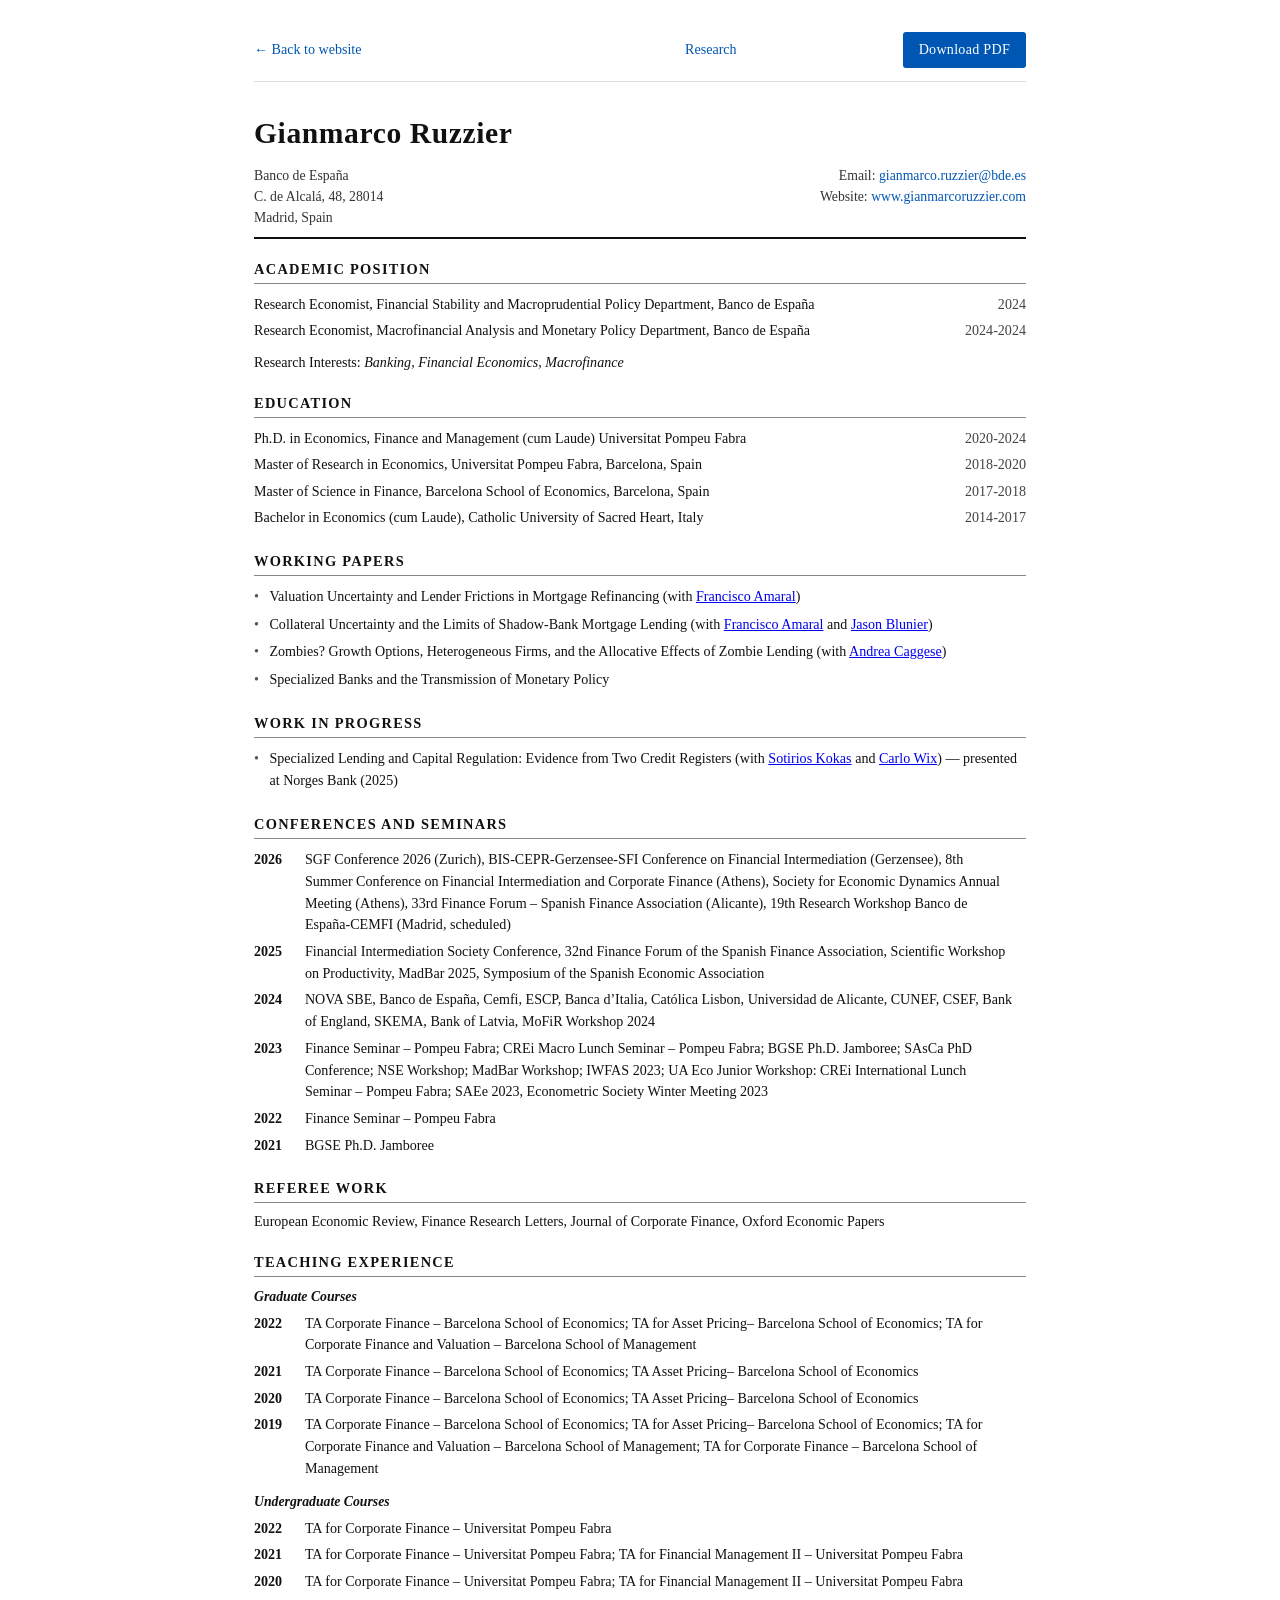
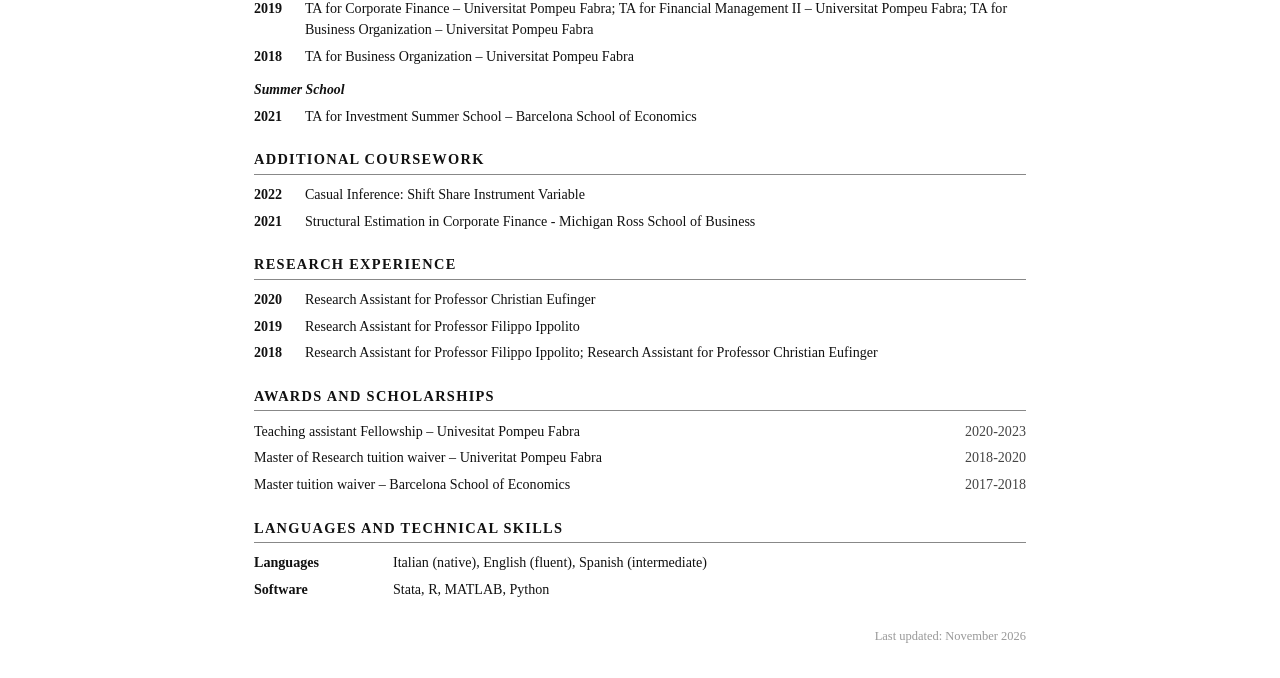
==== cv.html @ 656ec878 "Remove Word CV download, keep PDF only An editable .docx CV invites tampering by anyone who download" ====
<!DOCTYPE html>
<html lang="en">
<head>
  <meta charset="UTF-8" />
  <meta name="viewport" content="width=device-width, initial-scale=1.0" />
  <title>CV &ndash; Gianmarco Ruzzier</title>
  <style>
    *, *::before, *::after { box-sizing: border-box; margin: 0; padding: 0; }

    body {
      font-family: Georgia, serif;
      font-size: 15px;
      line-height: 1.55;
      color: #111;
      max-width: 820px;
      margin: 0 auto;
      padding: 2rem 1.5rem;
    }

    /* Toolbar (hidden when printing) */
    .toolbar {
      display: flex;
      justify-content: space-between;
      align-items: center;
      margin-bottom: 1.8rem;
      padding-bottom: 0.8rem;
      border-bottom: 1px solid #ddd;
    }
    .toolbar a { color: #0056b3; text-decoration: none; font-size: 0.88rem; }
    .toolbar a:hover { text-decoration: underline; }
    .btn-pdf {
      display: inline-block;
      background: #0056b3;
      color: #fff !important;
      text-decoration: none !important;
      border: none;
      padding: 0.45rem 1rem;
      font-size: 0.85rem;
      font-family: Georgia, serif;
      cursor: pointer;
      border-radius: 3px;
      letter-spacing: 0.02em;
      margin-left: 0.5rem;
    }
    .btn-pdf:hover { background: #003d80; }

    /* Header */
    .cv-name {
      font-size: 1.85rem;
      font-weight: bold;
      letter-spacing: 0.02em;
      margin-bottom: 0.5rem;
    }
    .cv-header {
      display: flex;
      justify-content: space-between;
      align-items: flex-start;
      border-bottom: 2px solid #111;
      padding-bottom: 0.55rem;
      margin-bottom: 0.2rem;
    }
    .cv-addr, .cv-info { font-size: 0.86rem; color: #333; line-height: 1.55; }
    .cv-info { text-align: right; }
    .cv-info a, .cv-addr a { color: #0056b3; text-decoration: none; }
    .cv-info a:hover { text-decoration: underline; }

    /* Sections */
    .cv-section { margin-top: 1.15rem; }
    .section-title {
      font-size: 0.9rem;
      font-weight: bold;
      text-transform: uppercase;
      letter-spacing: 0.09em;
      border-bottom: 1px solid #888;
      padding-bottom: 0.18rem;
      margin-bottom: 0.45rem;
    }
    .subsection-title {
      font-size: 0.86rem;
      font-style: italic;
      font-weight: bold;
      margin: 0.55rem 0 0.2rem;
    }

    /* Entry tables */
    table.entries {
      width: 100%;
      border-collapse: collapse;
    }
    table.entries td {
      vertical-align: top;
      padding: 0.15rem 0;
      font-size: 0.88rem;
    }
    table.entries td.desc  { width: 85%; padding-right: 0.8rem; }
    table.entries td.year  { width: 15%; text-align: right; white-space: nowrap; color: #444; }
    table.entries td.yr    { width: 6%;  font-weight: bold; white-space: nowrap; padding-right: 0.8rem; }
    table.entries td.lbl   { width: 18%; font-weight: bold; padding-right: 0.8rem; }

    /* Research interests */
    .ri { font-size: 0.88rem; margin-top: 0.45rem; }
    .ri em { font-style: italic; }

    /* Working papers */
    .papers { list-style: none; padding: 0; }
    .papers li {
      font-size: 0.88rem;
      padding: 0.18rem 0 0.18rem 1.1em;
      position: relative;
    }
    .papers li::before { content: "\2022"; position: absolute; left: 0; color: #555; }

    .update-note { font-size: 0.78rem; color: #999; margin-top: 1.5rem; text-align: right; }

    @media print {
      .toolbar { display: none !important; }
      body { padding: 0; font-size: 12.5px; max-width: 100%; }
      .cv-name { font-size: 1.5rem; }
      a { color: #111 !important; text-decoration: none !important; }
      @page { margin: 1.8cm 2.2cm; }
    }
  </style>
</head>
<body>

<div class="toolbar">
  <a href="index.html">&larr; Back to website</a>&nbsp;&nbsp;<a href="research.html">Research</a>
  <a class="btn-pdf" href="assets/pdf/cv.pdf" target="_blank">Download PDF</a>
</div>

<div class="cv">

  <div class="cv-name">Gianmarco Ruzzier</div>
  <div class="cv-header">
    <div class="cv-addr">Banco de España<br>C. de Alcalá, 48, 28014 <br>Madrid, Spain</div>
    <div class="cv-info">
      Email: <a href="mailto:gianmarco.ruzzier@bde.es">gianmarco.ruzzier@bde.es</a><br>
      Website: <a href="https://www.gianmarcoruzzier.com" target="_blank">www.gianmarcoruzzier.com</a>
    </div>
  </div>

  <div class="cv-section">
    <div class="section-title">Academic Position</div>
    <table class="entries">
      <tr><td class="desc">Research Economist, Financial Stability and Macroprudential Policy Department, Banco de España</td><td class="year">2024</td></tr>
      <tr><td class="desc">Research Economist, Macrofinancial Analysis and Monetary Policy Department, Banco de España</td><td class="year">2024-2024</td></tr>
    </table>
    <p class="ri">Research Interests: <em>Banking, Financial Economics, Macrofinance</em></p>
  </div>

  <div class="cv-section">
    <div class="section-title">Education</div>
    <table class="entries">
      <tr><td class="desc">Ph.D. in Economics, Finance and Management (cum Laude) Universitat Pompeu Fabra</td><td class="year">2020-2024</td></tr>
      <tr><td class="desc">Master of Research in Economics, Universitat Pompeu Fabra, Barcelona, Spain</td><td class="year">2018-2020</td></tr>
      <tr><td class="desc">Master of Science in Finance, Barcelona School of Economics, Barcelona, Spain</td><td class="year">2017-2018</td></tr>
      <tr><td class="desc">Bachelor in Economics (cum Laude), Catholic University of Sacred Heart, Italy</td><td class="year">2014-2017</td></tr>
    </table>
  </div>

  <div class="cv-section">
    <div class="section-title">Working Papers</div>
    <ul class="papers">
      <li>Valuation Uncertainty and Lender Frictions in Mortgage Refinancing (with <a href="https://franciscoamaral.net/">Francisco Amaral</a>)</li>
      <li>Collateral Uncertainty and the Limits of Shadow-Bank Mortgage Lending (with <a href="https://franciscoamaral.net/">Francisco Amaral</a> and <a href="https://www.df.uzh.ch/en/people/phd-candidates/jason-blunier.html">Jason Blunier</a>)</li>
      <li>Zombies? Growth Options, Heterogeneous Firms, and the Allocative Effects of Zombie Lending (with <a href="https://andreacaggese.weebly.com/">Andrea Caggese</a>)</li>
      <li>Specialized Banks and the Transmission of Monetary Policy</li>
    </ul>
  </div>

  <div class="cv-section">
    <div class="section-title">Work in Progress</div>
    <ul class="papers">
      <li>Specialized Lending and Capital Regulation: Evidence from Two Credit Registers (with <a href="https://sites.google.com/site/sotirioskokas/">Sotirios Kokas</a> and <a href="https://sites.google.com/site/carlowix/home">Carlo Wix</a>) &mdash; presented at Norges Bank (2025)</li>
    </ul>
  </div>

  <div class="cv-section">
    <div class="section-title">Conferences and Seminars</div>
    <table class="entries">
      <tr><td class="yr">2026</td><td class="desc">SGF Conference 2026 (Zurich), BIS-CEPR-Gerzensee-SFI Conference on Financial Intermediation (Gerzensee), 8th Summer Conference on Financial Intermediation and Corporate Finance (Athens), Society for Economic Dynamics Annual Meeting (Athens), 33rd Finance Forum &ndash; Spanish Finance Association (Alicante), 19th Research Workshop Banco de Espa&ntilde;a-CEMFI (Madrid, scheduled)</td></tr>
      <tr><td class="yr">2025</td><td class="desc">Financial Intermediation Society Conference, 32nd Finance Forum of the Spanish Finance Association, Scientific Workshop on Productivity, MadBar 2025, Symposium of the Spanish Economic Association</td></tr>
      <tr><td class="yr">2024</td><td class="desc">NOVA SBE, Banco de España, Cemfi, ESCP, Banca d’Italia, Católica Lisbon, Universidad de Alicante, CUNEF, CSEF, Bank of England, SKEMA, Bank of Latvia, MoFiR Workshop 2024</td></tr>
      <tr><td class="yr">2023</td><td class="desc">Finance Seminar – Pompeu Fabra; CREi Macro Lunch Seminar – Pompeu Fabra; BGSE Ph.D. Jamboree; SAsCa PhD Conference; NSE Workshop; MadBar Workshop; IWFAS 2023; UA Eco Junior Workshop: CREi International Lunch Seminar – Pompeu Fabra; SAEe 2023, Econometric Society Winter Meeting 2023</td></tr>
      <tr><td class="yr">2022</td><td class="desc">Finance Seminar – Pompeu Fabra</td></tr>
      <tr><td class="yr">2021</td><td class="desc">BGSE Ph.D. Jamboree</td></tr>
    </table>
  </div>

  <div class="cv-section">
    <div class="section-title">Referee Work</div>
    <p style="font-size:0.88rem;">European Economic Review, Finance Research Letters, Journal of Corporate Finance, Oxford Economic Papers</p>
  </div>

  <div class="cv-section">
    <div class="section-title">Teaching Experience</div>
    <div class="subsection-title">Graduate Courses</div>
    <table class="entries">
      <tr><td class="yr">2022</td><td class="desc">TA Corporate Finance – Barcelona School of Economics; TA for Asset Pricing– Barcelona School of Economics; TA for Corporate Finance and Valuation – Barcelona School of Management</td></tr>
      <tr><td class="yr">2021</td><td class="desc">TA Corporate Finance – Barcelona School of Economics; TA Asset Pricing– Barcelona School of Economics</td></tr>
      <tr><td class="yr">2020</td><td class="desc">TA Corporate Finance – Barcelona School of Economics; TA Asset Pricing– Barcelona School of Economics</td></tr>
      <tr><td class="yr">2019</td><td class="desc">TA Corporate Finance – Barcelona School of Economics; TA for Asset Pricing– Barcelona School of Economics; TA for Corporate Finance and Valuation – Barcelona School of Management; TA for Corporate Finance – Barcelona School of Management</td></tr>
    </table>
    <div class="subsection-title">Undergraduate Courses</div>
    <table class="entries">
      <tr><td class="yr">2022</td><td class="desc">TA for Corporate Finance – Universitat Pompeu Fabra</td></tr>
      <tr><td class="yr">2021</td><td class="desc">TA for Corporate Finance – Universitat Pompeu Fabra; TA for Financial Management II – Universitat Pompeu Fabra</td></tr>
      <tr><td class="yr">2020</td><td class="desc">TA for Corporate Finance – Universitat Pompeu Fabra; TA for Financial Management II – Universitat Pompeu Fabra</td></tr>
      <tr><td class="yr">2019</td><td class="desc">TA for Corporate Finance – Universitat Pompeu Fabra; TA for Financial Management II – Universitat Pompeu Fabra; TA for Business Organization – Universitat Pompeu Fabra</td></tr>
      <tr><td class="yr">2018</td><td class="desc">TA for Business Organization – Universitat Pompeu Fabra</td></tr>
    </table>
    <div class="subsection-title">Summer School</div>
    <table class="entries">
      <tr><td class="yr">2021</td><td class="desc">TA for Investment Summer School – Barcelona School of Economics</td></tr>
    </table>
  </div>

  <div class="cv-section">
    <div class="section-title">Additional Coursework</div>
    <table class="entries">
      <tr><td class="yr">2022</td><td class="desc">Casual Inference: Shift Share Instrument Variable</td></tr>
      <tr><td class="yr">2021</td><td class="desc">Structural Estimation in Corporate Finance - Michigan Ross School of Business</td></tr>
    </table>
  </div>

  <div class="cv-section">
    <div class="section-title">Research Experience</div>
    <table class="entries">
      <tr><td class="yr">2020</td><td class="desc">Research Assistant for Professor Christian Eufinger</td></tr>
      <tr><td class="yr">2019</td><td class="desc">Research Assistant for Professor Filippo Ippolito</td></tr>
      <tr><td class="yr">2018</td><td class="desc">Research Assistant for Professor Filippo Ippolito; Research Assistant for Professor Christian Eufinger</td></tr>
    </table>
  </div>

  <div class="cv-section">
    <div class="section-title">Awards and Scholarships</div>
    <table class="entries">
      <tr><td class="desc">Teaching assistant Fellowship – Univesitat Pompeu Fabra</td><td class="year">2020-2023</td></tr>
      <tr><td class="desc">Master of Research tuition waiver – Univeritat Pompeu Fabra</td><td class="year">2018-2020</td></tr>
      <tr><td class="desc">Master tuition waiver – Barcelona School of Economics</td><td class="year">2017-2018</td></tr>
    </table>
  </div>

  <div class="cv-section">
    <div class="section-title">Languages and Technical Skills</div>
    <table class="entries">
      <tr><td class="lbl">Languages</td><td class="desc">Italian (native), English (fluent), Spanish (intermediate)</td></tr>
      <tr><td class="lbl">Software</td><td class="desc">Stata, R, MATLAB, Python</td></tr>
    </table>
  </div>

  <p class="update-note">Last updated: November 2026</p>

</div>

</body>
</html>
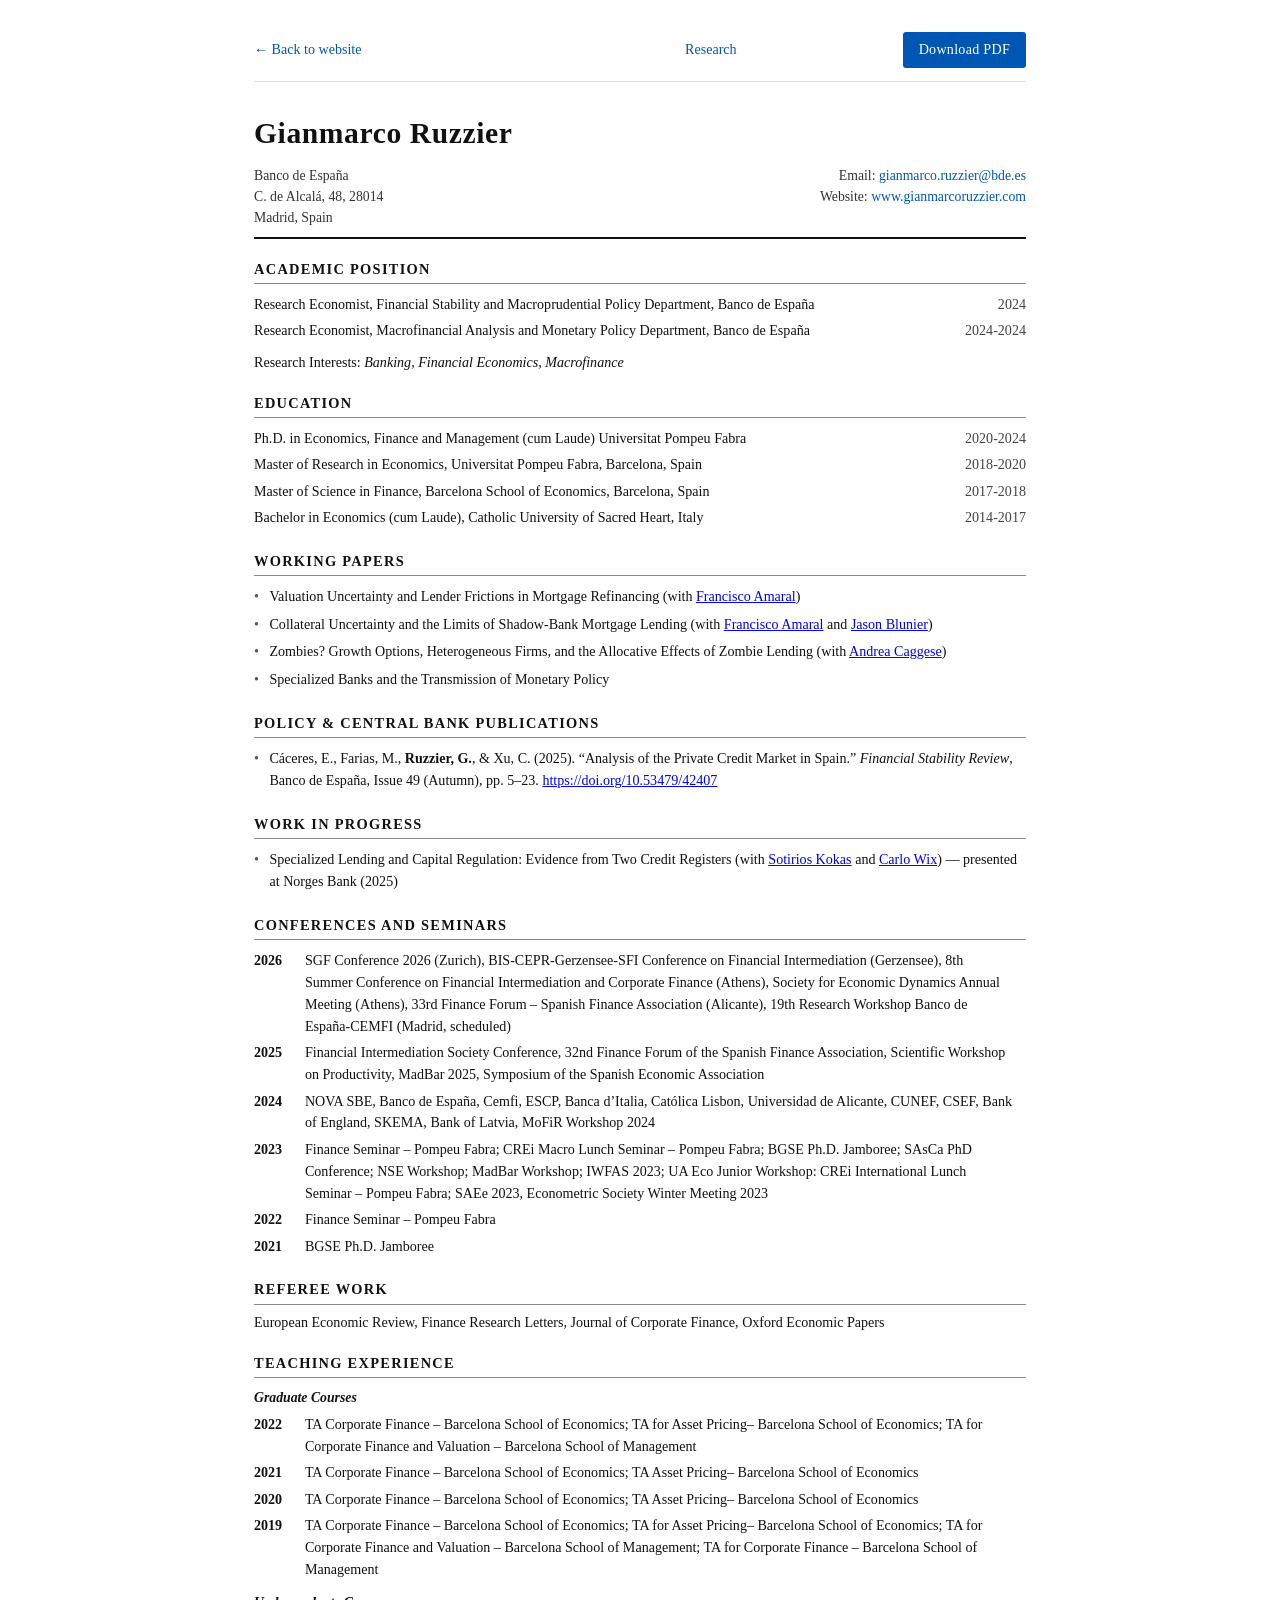
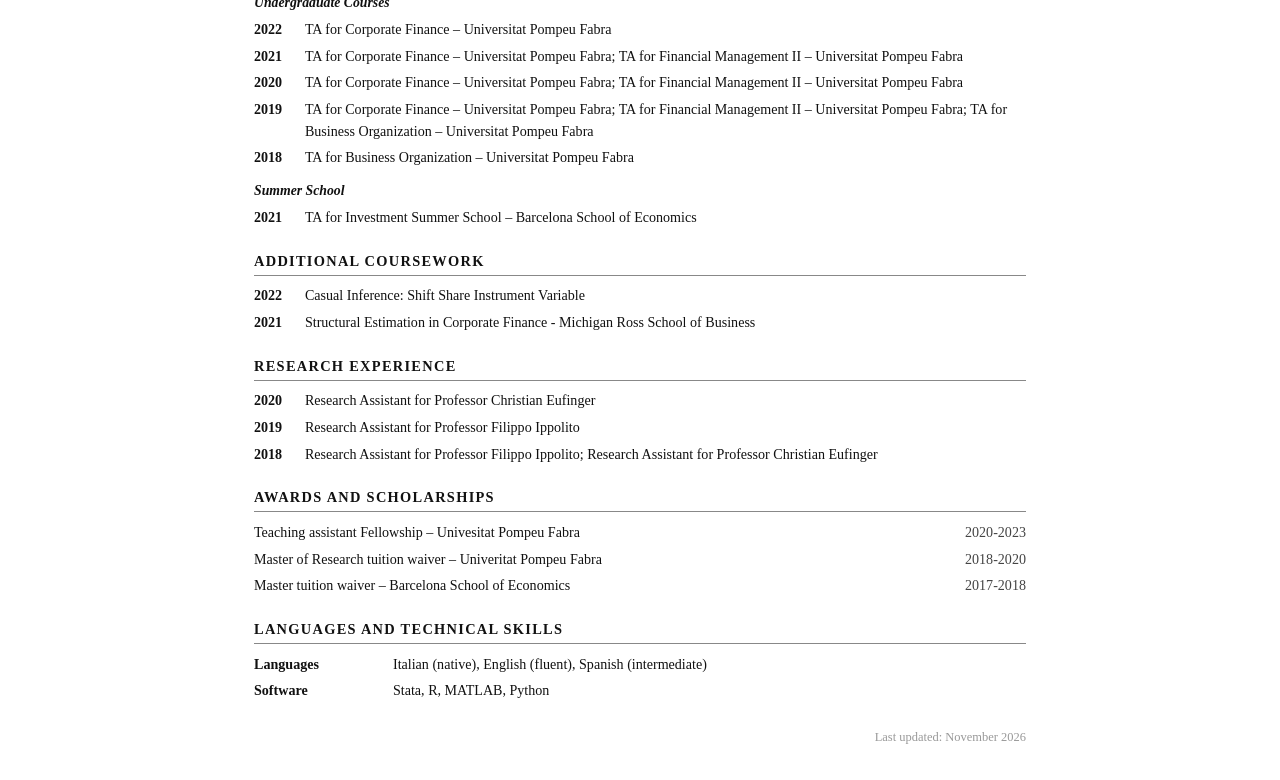
==== commit 0e322e1f: "Add Policy & Central Bank Publications section to CV, regenerate PDF Adds the Financial Stability Re" ====
--- a/cv.html
+++ b/cv.html
@@ -169,6 +169,13 @@
   </div>
 
   <div class="cv-section">
+    <div class="section-title">Policy &amp; Central Bank Publications</div>
+    <ul class="papers">
+      <li>C&aacute;ceres, E., Farias, M., <strong>Ruzzier, G.</strong>, &amp; Xu, C. (2025). &ldquo;Analysis of the Private Credit Market in Spain.&rdquo; <em>Financial Stability Review</em>, Banco de Espa&ntilde;a, Issue 49 (Autumn), pp. 5&ndash;23. <a href="https://doi.org/10.53479/42407" target="_blank">https://doi.org/10.53479/42407</a></li>
+    </ul>
+  </div>
+
+  <div class="cv-section">
     <div class="section-title">Work in Progress</div>
     <ul class="papers">
       <li>Specialized Lending and Capital Regulation: Evidence from Two Credit Registers (with <a href="https://sites.google.com/site/sotirioskokas/">Sotirios Kokas</a> and <a href="https://sites.google.com/site/carlowix/home">Carlo Wix</a>) &mdash; presented at Norges Bank (2025)</li>
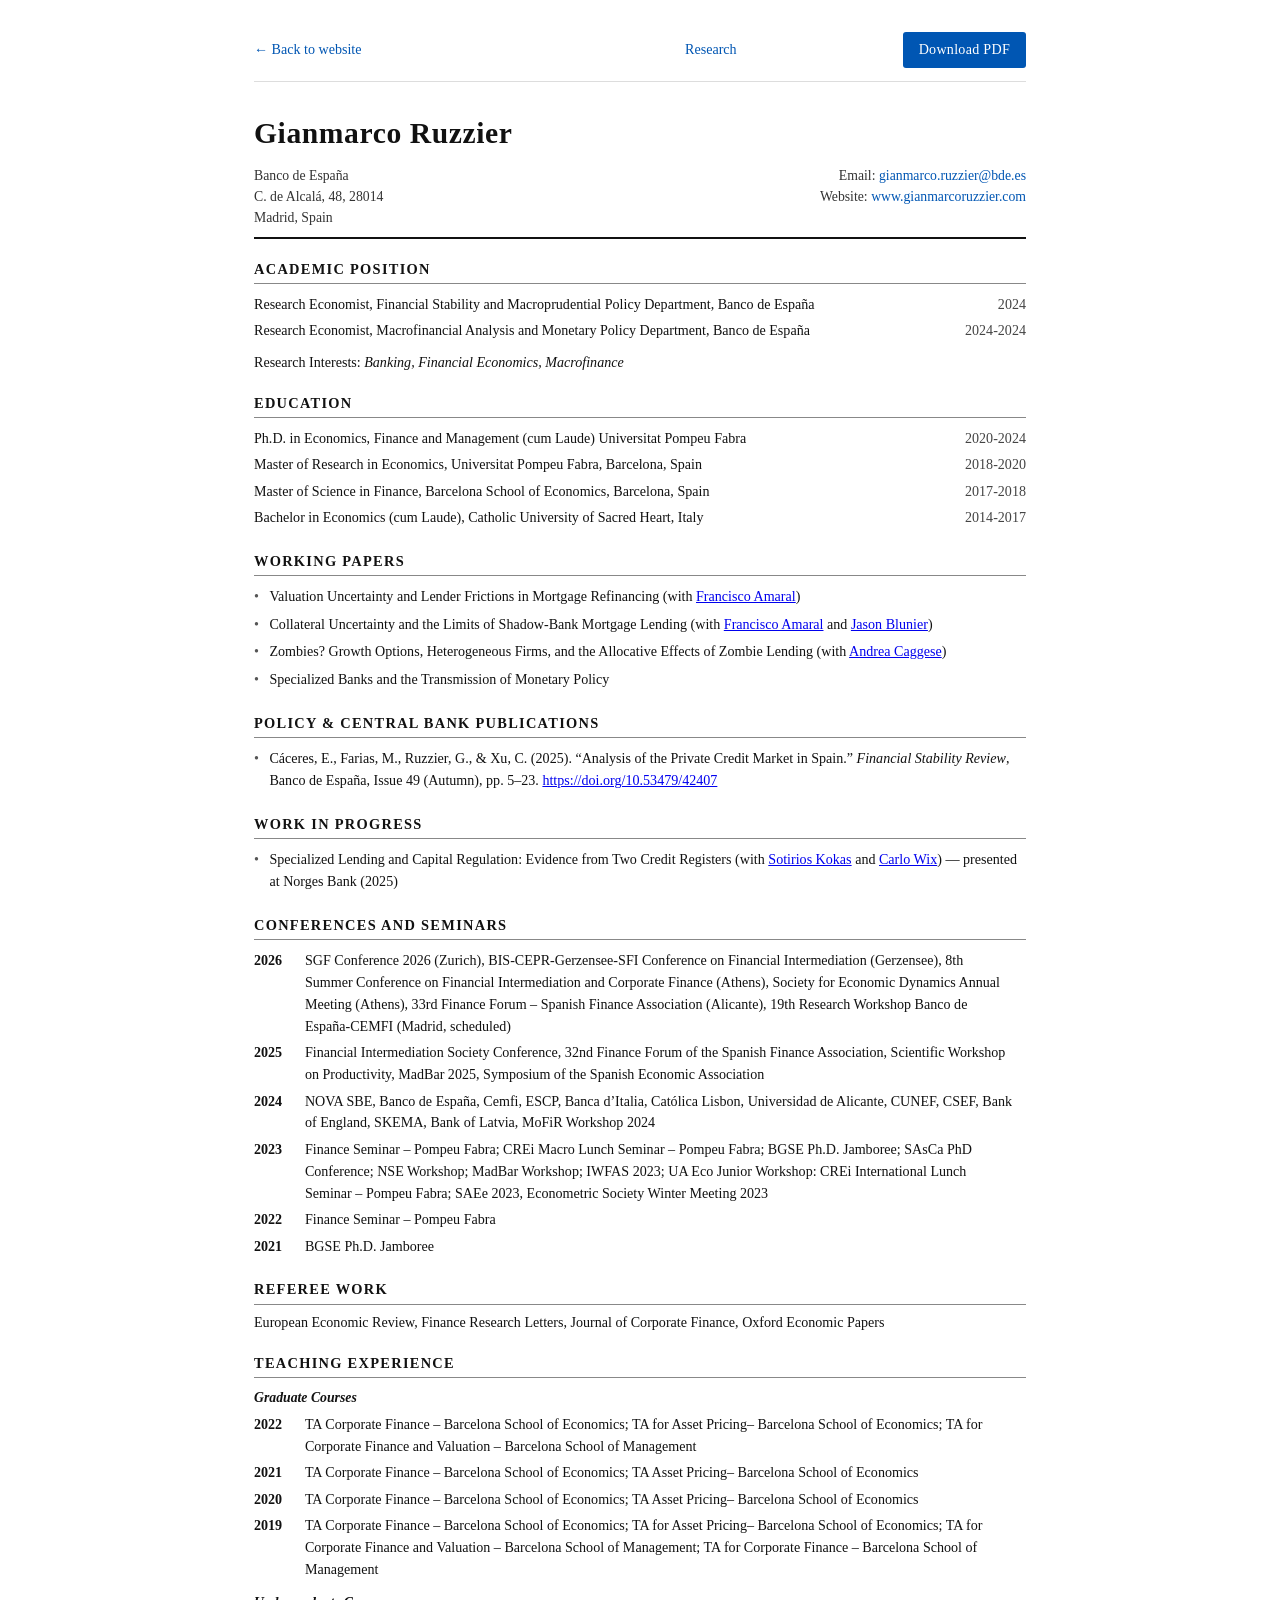
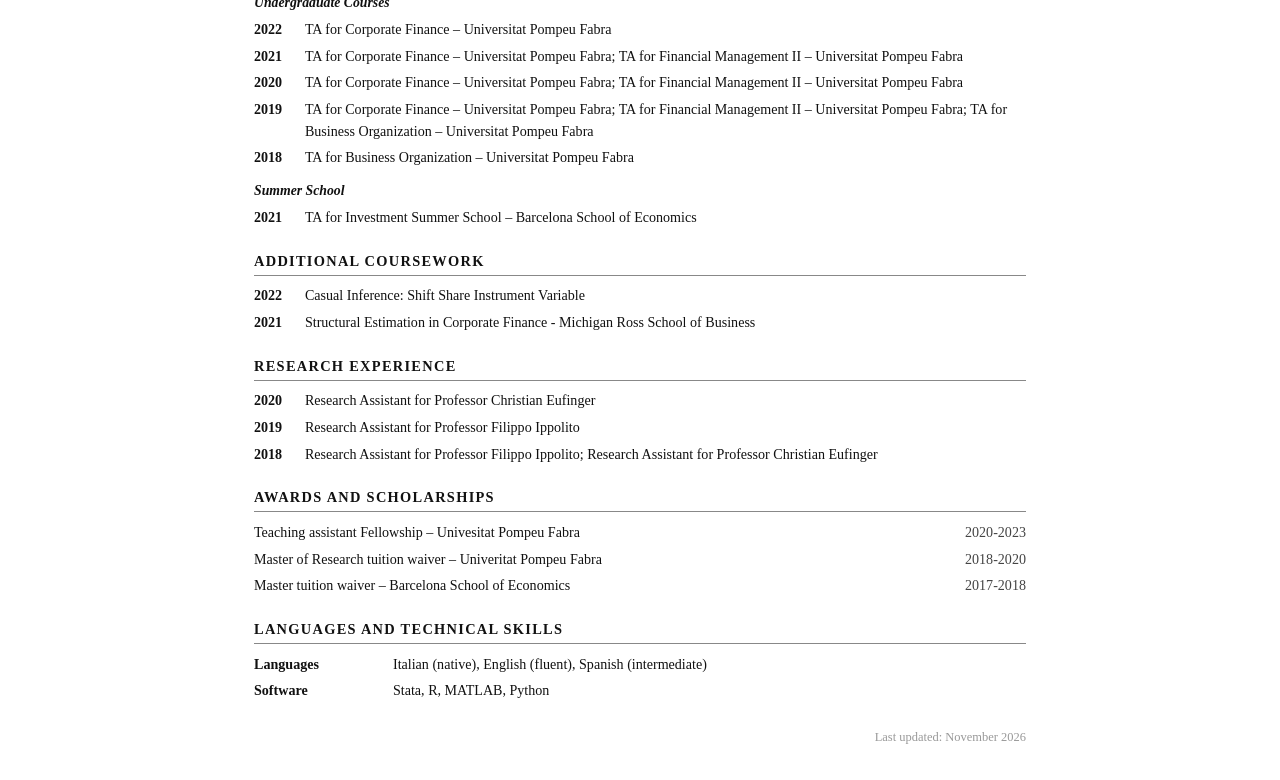
==== commit c8a0d37b: "Unbold own surname in CV policy publication, regenerate PDF Co-Authored-By: Claude Opus 5.5 <noreply" ====
--- a/cv.html
+++ b/cv.html
@@ -171,7 +171,7 @@
   <div class="cv-section">
     <div class="section-title">Policy &amp; Central Bank Publications</div>
     <ul class="papers">
-      <li>C&aacute;ceres, E., Farias, M., <strong>Ruzzier, G.</strong>, &amp; Xu, C. (2025). &ldquo;Analysis of the Private Credit Market in Spain.&rdquo; <em>Financial Stability Review</em>, Banco de Espa&ntilde;a, Issue 49 (Autumn), pp. 5&ndash;23. <a href="https://doi.org/10.53479/42407" target="_blank">https://doi.org/10.53479/42407</a></li>
+      <li>C&aacute;ceres, E., Farias, M., Ruzzier, G., &amp; Xu, C. (2025). &ldquo;Analysis of the Private Credit Market in Spain.&rdquo; <em>Financial Stability Review</em>, Banco de Espa&ntilde;a, Issue 49 (Autumn), pp. 5&ndash;23. <a href="https://doi.org/10.53479/42407" target="_blank">https://doi.org/10.53479/42407</a></li>
     </ul>
   </div>
 
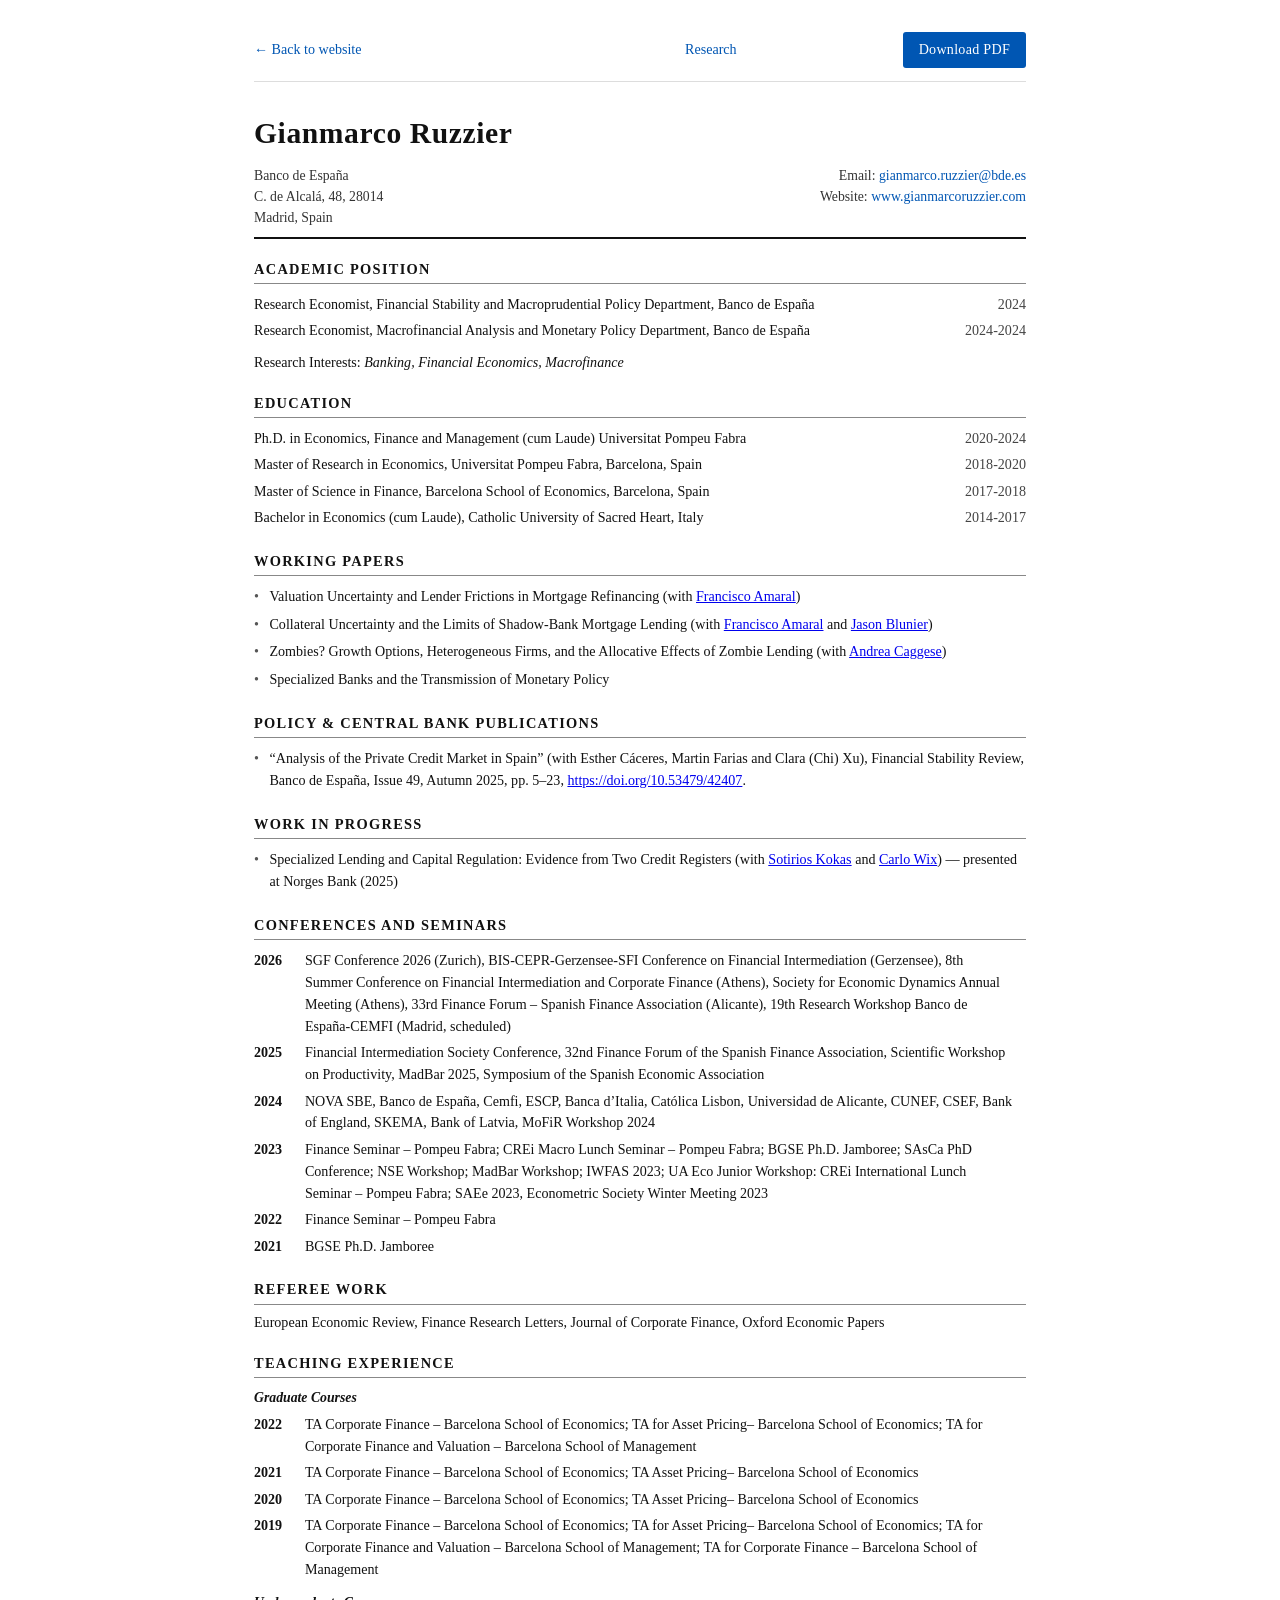
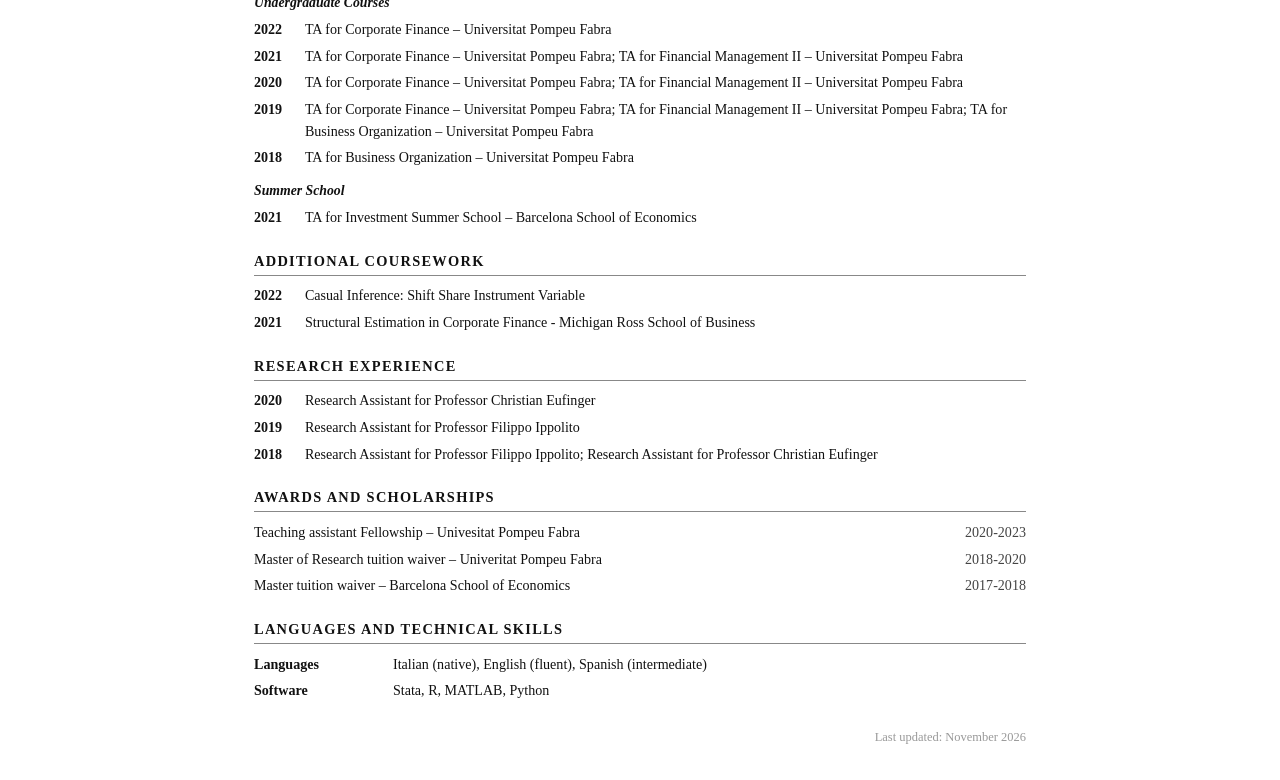
==== commit e7d4c3b7: "Format CV policy publication in Title (with coauthors) style, regenerate PDF Co-Authored-By: Claude " ====
--- a/cv.html
+++ b/cv.html
@@ -171,7 +171,7 @@
   <div class="cv-section">
     <div class="section-title">Policy &amp; Central Bank Publications</div>
     <ul class="papers">
-      <li>C&aacute;ceres, E., Farias, M., Ruzzier, G., &amp; Xu, C. (2025). &ldquo;Analysis of the Private Credit Market in Spain.&rdquo; <em>Financial Stability Review</em>, Banco de Espa&ntilde;a, Issue 49 (Autumn), pp. 5&ndash;23. <a href="https://doi.org/10.53479/42407" target="_blank">https://doi.org/10.53479/42407</a></li>
+      <li>&ldquo;Analysis of the Private Credit Market in Spain&rdquo; (with Esther C&aacute;ceres, Martin Farias and Clara (Chi) Xu), Financial Stability Review, Banco de Espa&ntilde;a, Issue 49, Autumn 2025, pp. 5&ndash;23, <a href="https://doi.org/10.53479/42407" target="_blank">https://doi.org/10.53479/42407</a>.</li>
     </ul>
   </div>
 
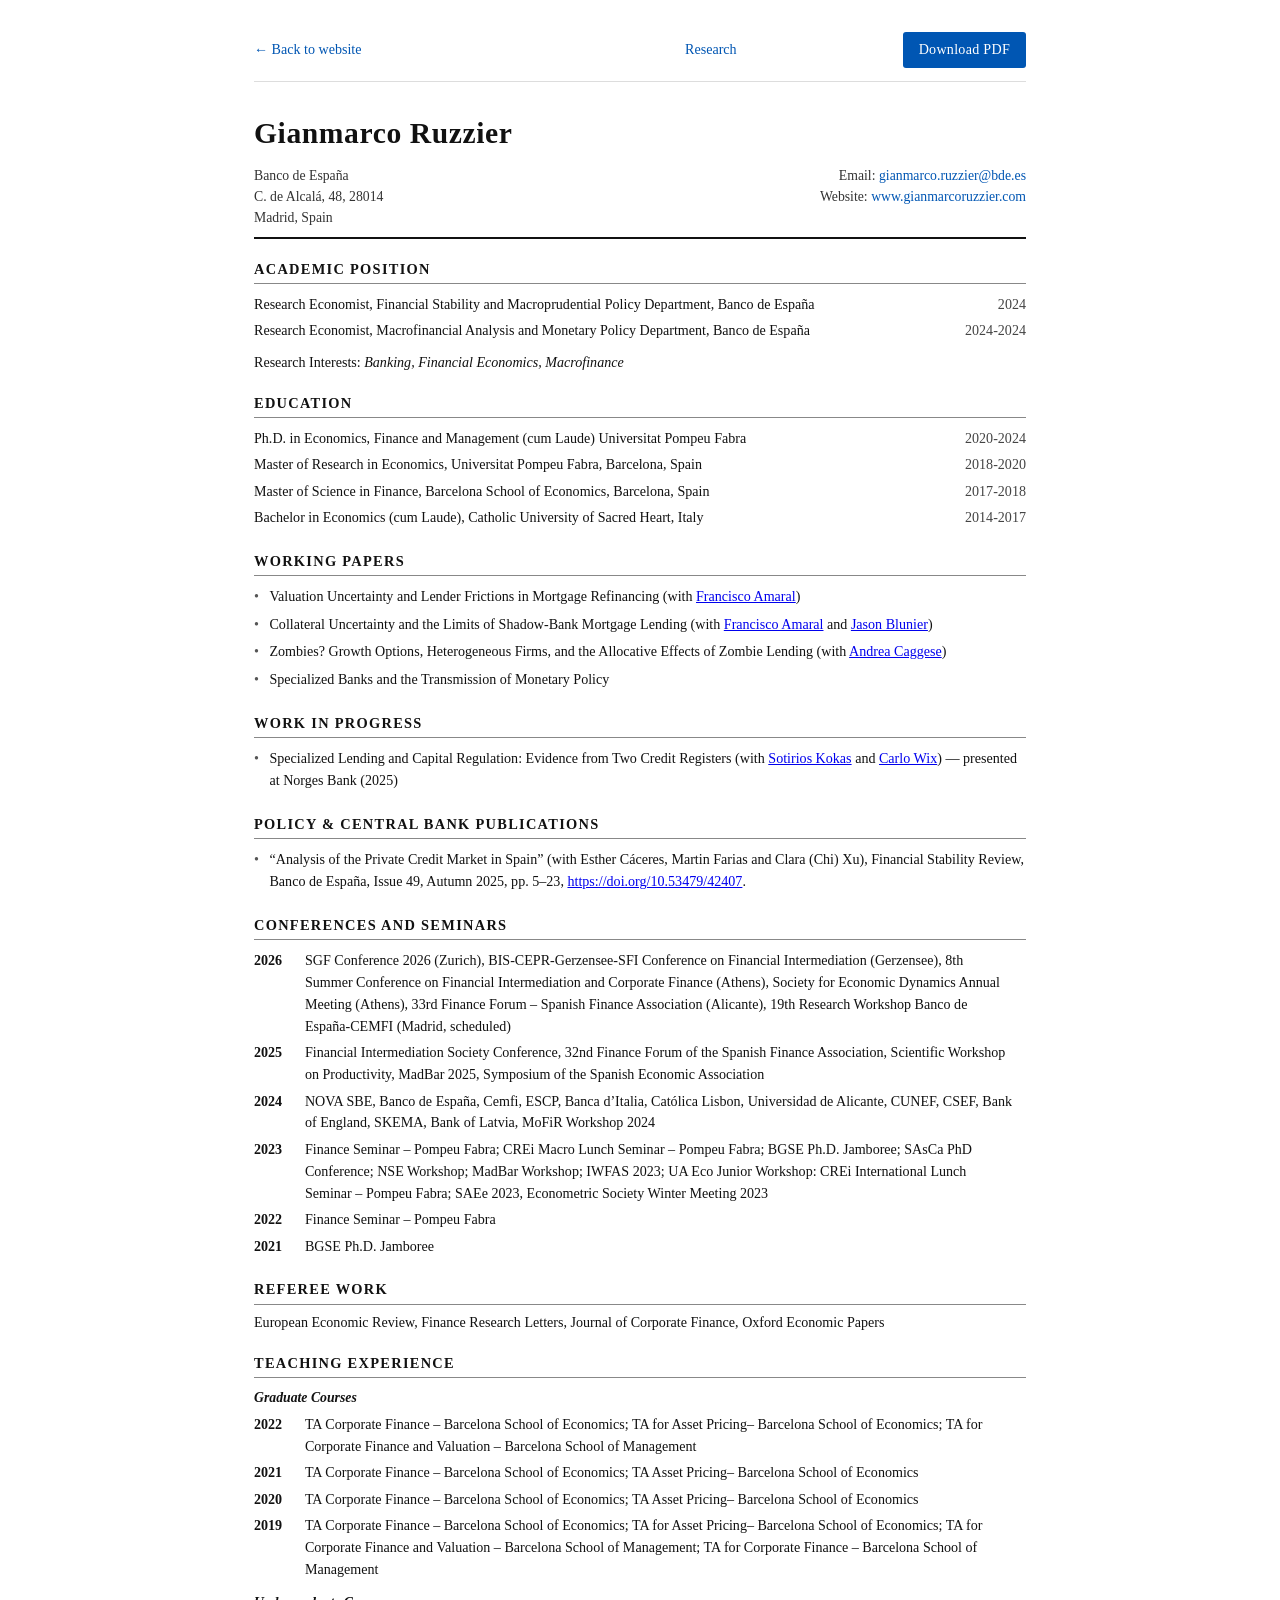
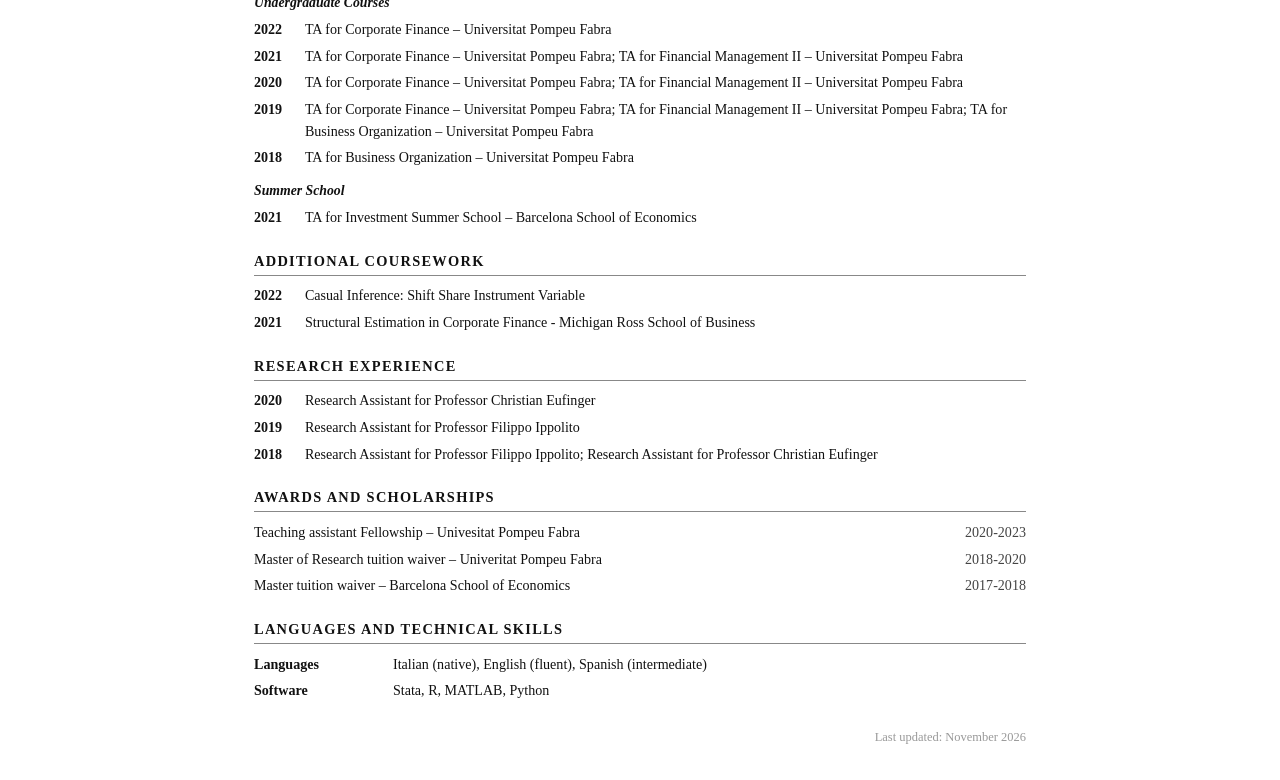
==== commit 1fd753e5: "Move Policy & Central Bank Publications below Work in Progress, regenerate PDF Co-Authored-By: Claud" ====
--- a/cv.html
+++ b/cv.html
@@ -169,16 +169,16 @@
   </div>
 
   <div class="cv-section">
+    <div class="section-title">Work in Progress</div>
+    <ul class="papers">
+      <li>Specialized Lending and Capital Regulation: Evidence from Two Credit Registers (with <a href="https://sites.google.com/site/sotirioskokas/">Sotirios Kokas</a> and <a href="https://sites.google.com/site/carlowix/home">Carlo Wix</a>) &mdash; presented at Norges Bank (2025)</li>
+    </ul>
+  </div>
+
+  <div class="cv-section">
     <div class="section-title">Policy &amp; Central Bank Publications</div>
     <ul class="papers">
       <li>&ldquo;Analysis of the Private Credit Market in Spain&rdquo; (with Esther C&aacute;ceres, Martin Farias and Clara (Chi) Xu), Financial Stability Review, Banco de Espa&ntilde;a, Issue 49, Autumn 2025, pp. 5&ndash;23, <a href="https://doi.org/10.53479/42407" target="_blank">https://doi.org/10.53479/42407</a>.</li>
-    </ul>
-  </div>
-
-  <div class="cv-section">
-    <div class="section-title">Work in Progress</div>
-    <ul class="papers">
-      <li>Specialized Lending and Capital Regulation: Evidence from Two Credit Registers (with <a href="https://sites.google.com/site/sotirioskokas/">Sotirios Kokas</a> and <a href="https://sites.google.com/site/carlowix/home">Carlo Wix</a>) &mdash; presented at Norges Bank (2025)</li>
     </ul>
   </div>
 
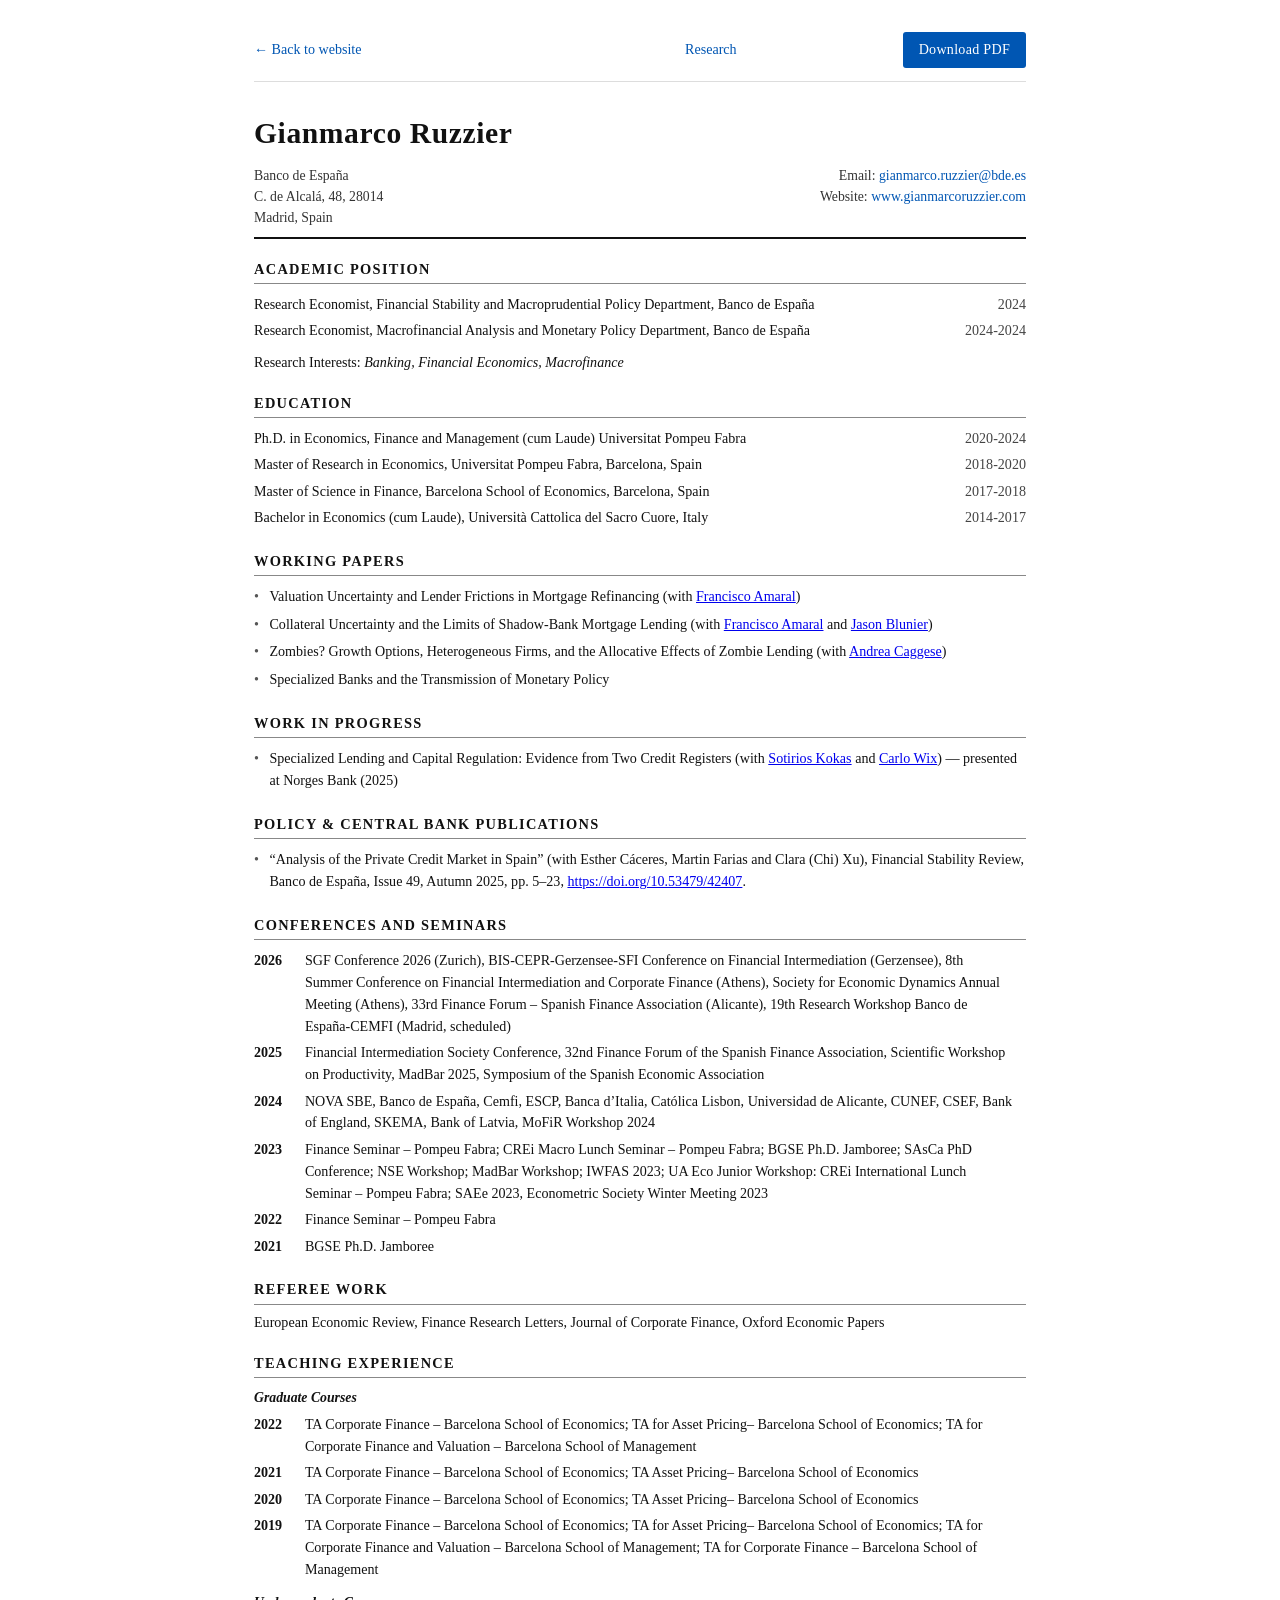
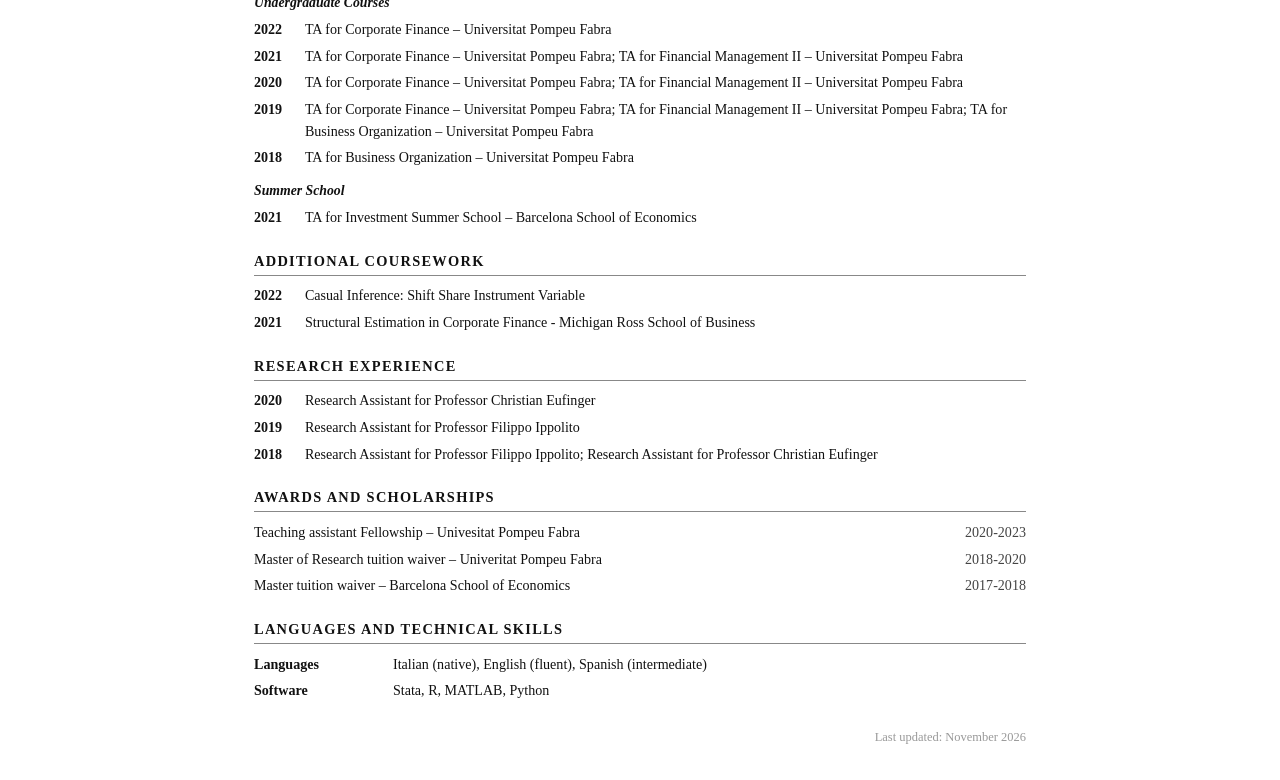
==== commit cc8b59e5: "Use Italian name for Università Cattolica del Sacro Cuore in CV, regenerate PDF Co-Authored-By: Clau" ====
--- a/cv.html
+++ b/cv.html
@@ -154,7 +154,7 @@
       <tr><td class="desc">Ph.D. in Economics, Finance and Management (cum Laude) Universitat Pompeu Fabra</td><td class="year">2020-2024</td></tr>
       <tr><td class="desc">Master of Research in Economics, Universitat Pompeu Fabra, Barcelona, Spain</td><td class="year">2018-2020</td></tr>
       <tr><td class="desc">Master of Science in Finance, Barcelona School of Economics, Barcelona, Spain</td><td class="year">2017-2018</td></tr>
-      <tr><td class="desc">Bachelor in Economics (cum Laude), Catholic University of Sacred Heart, Italy</td><td class="year">2014-2017</td></tr>
+      <tr><td class="desc">Bachelor in Economics (cum Laude), Universit&agrave; Cattolica del Sacro Cuore, Italy</td><td class="year">2014-2017</td></tr>
     </table>
   </div>
 
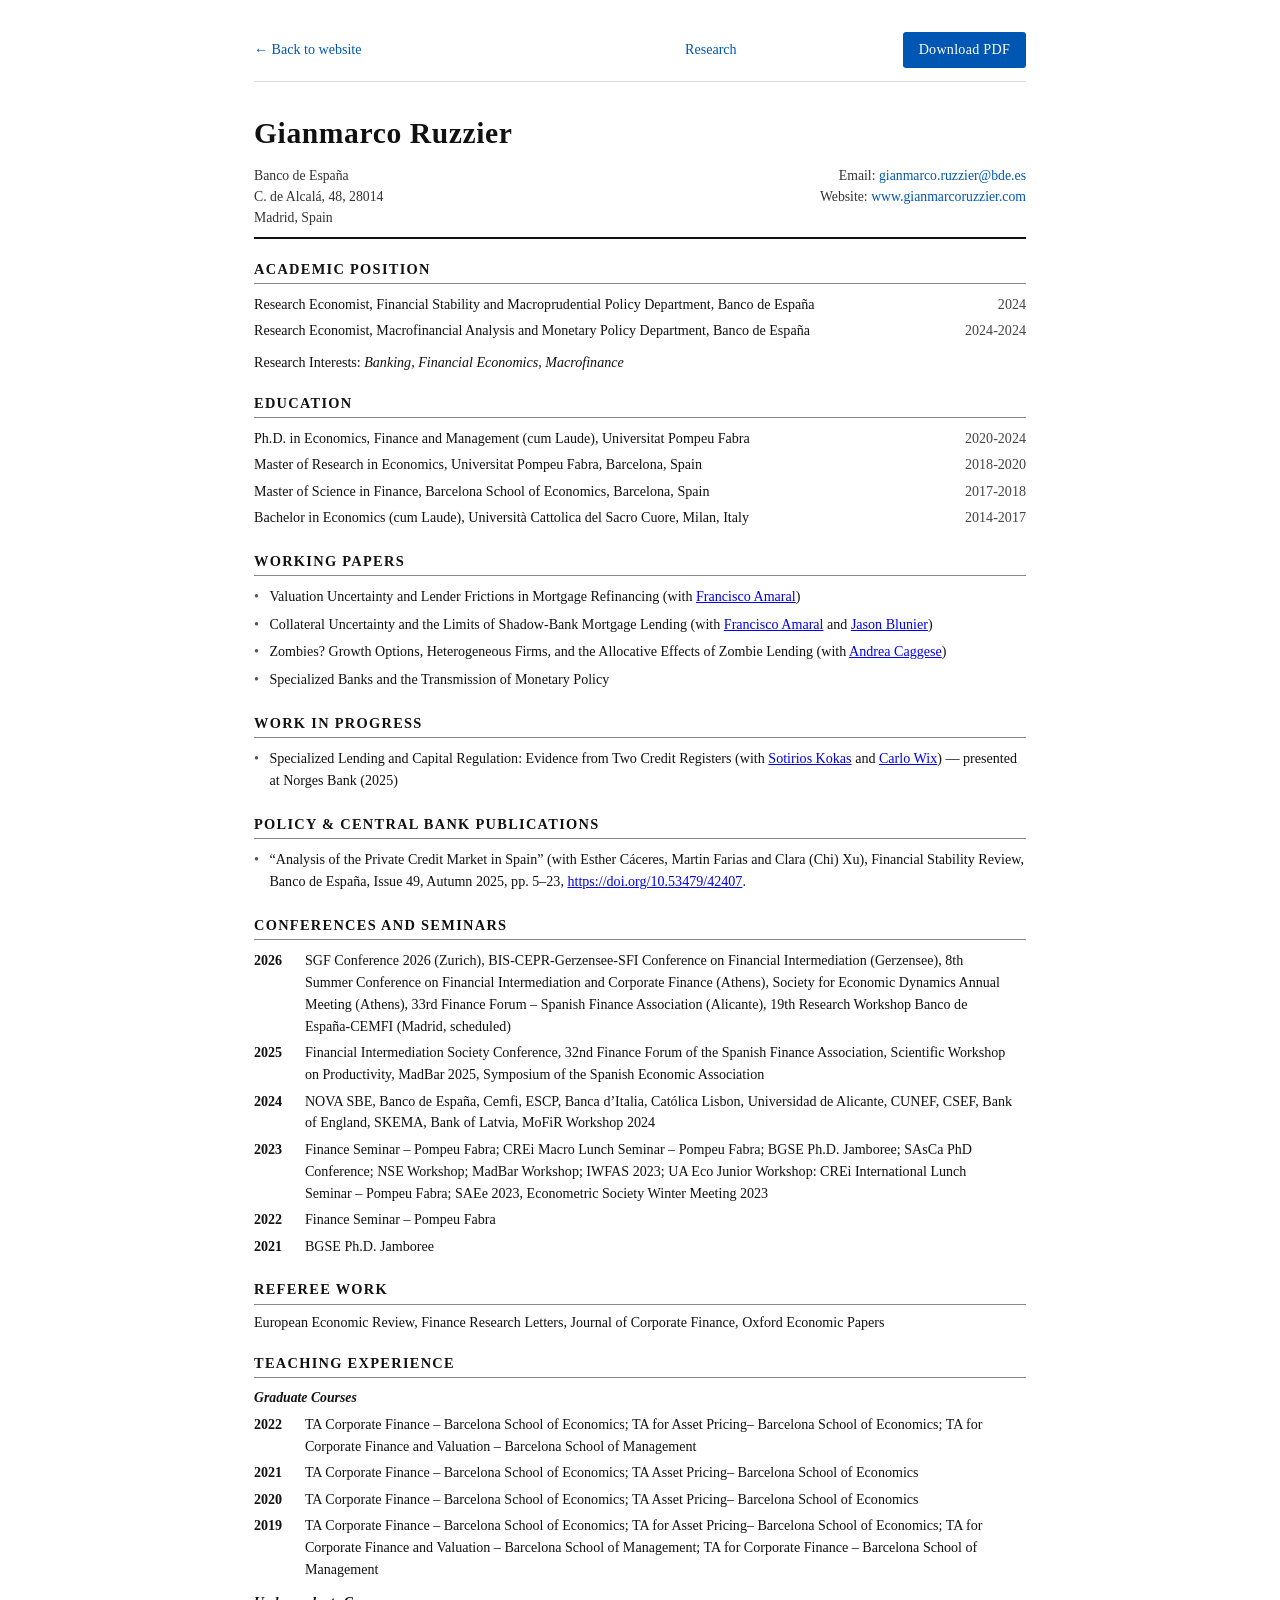
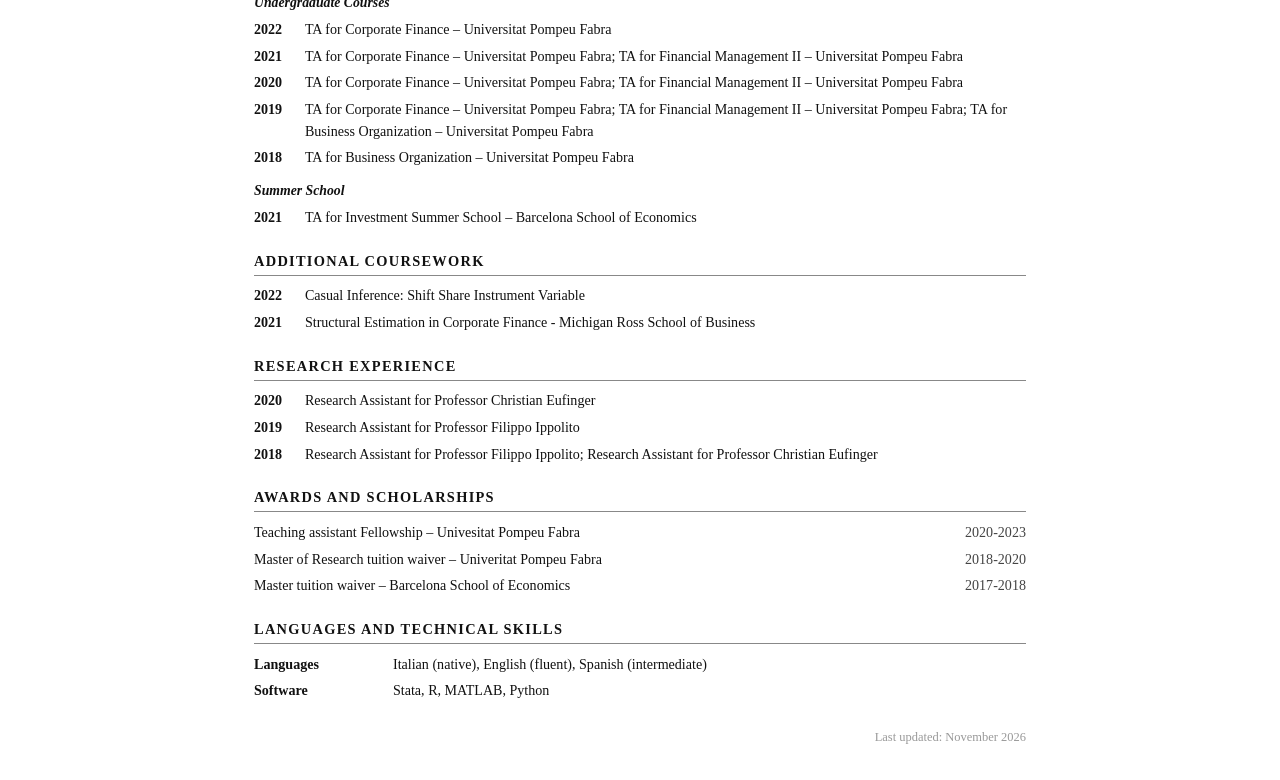
==== commit 3bacbe01: "Add Milan to Cattolica entry and fix Ph.D. comma in CV, regenerate PDF Co-Authored-By: Claude Opus 5" ====
--- a/cv.html
+++ b/cv.html
@@ -151,10 +151,10 @@
   <div class="cv-section">
     <div class="section-title">Education</div>
     <table class="entries">
-      <tr><td class="desc">Ph.D. in Economics, Finance and Management (cum Laude) Universitat Pompeu Fabra</td><td class="year">2020-2024</td></tr>
+      <tr><td class="desc">Ph.D. in Economics, Finance and Management (cum Laude), Universitat Pompeu Fabra</td><td class="year">2020-2024</td></tr>
       <tr><td class="desc">Master of Research in Economics, Universitat Pompeu Fabra, Barcelona, Spain</td><td class="year">2018-2020</td></tr>
       <tr><td class="desc">Master of Science in Finance, Barcelona School of Economics, Barcelona, Spain</td><td class="year">2017-2018</td></tr>
-      <tr><td class="desc">Bachelor in Economics (cum Laude), Universit&agrave; Cattolica del Sacro Cuore, Italy</td><td class="year">2014-2017</td></tr>
+      <tr><td class="desc">Bachelor in Economics (cum Laude), Universit&agrave; Cattolica del Sacro Cuore, Milan, Italy</td><td class="year">2014-2017</td></tr>
     </table>
   </div>
 
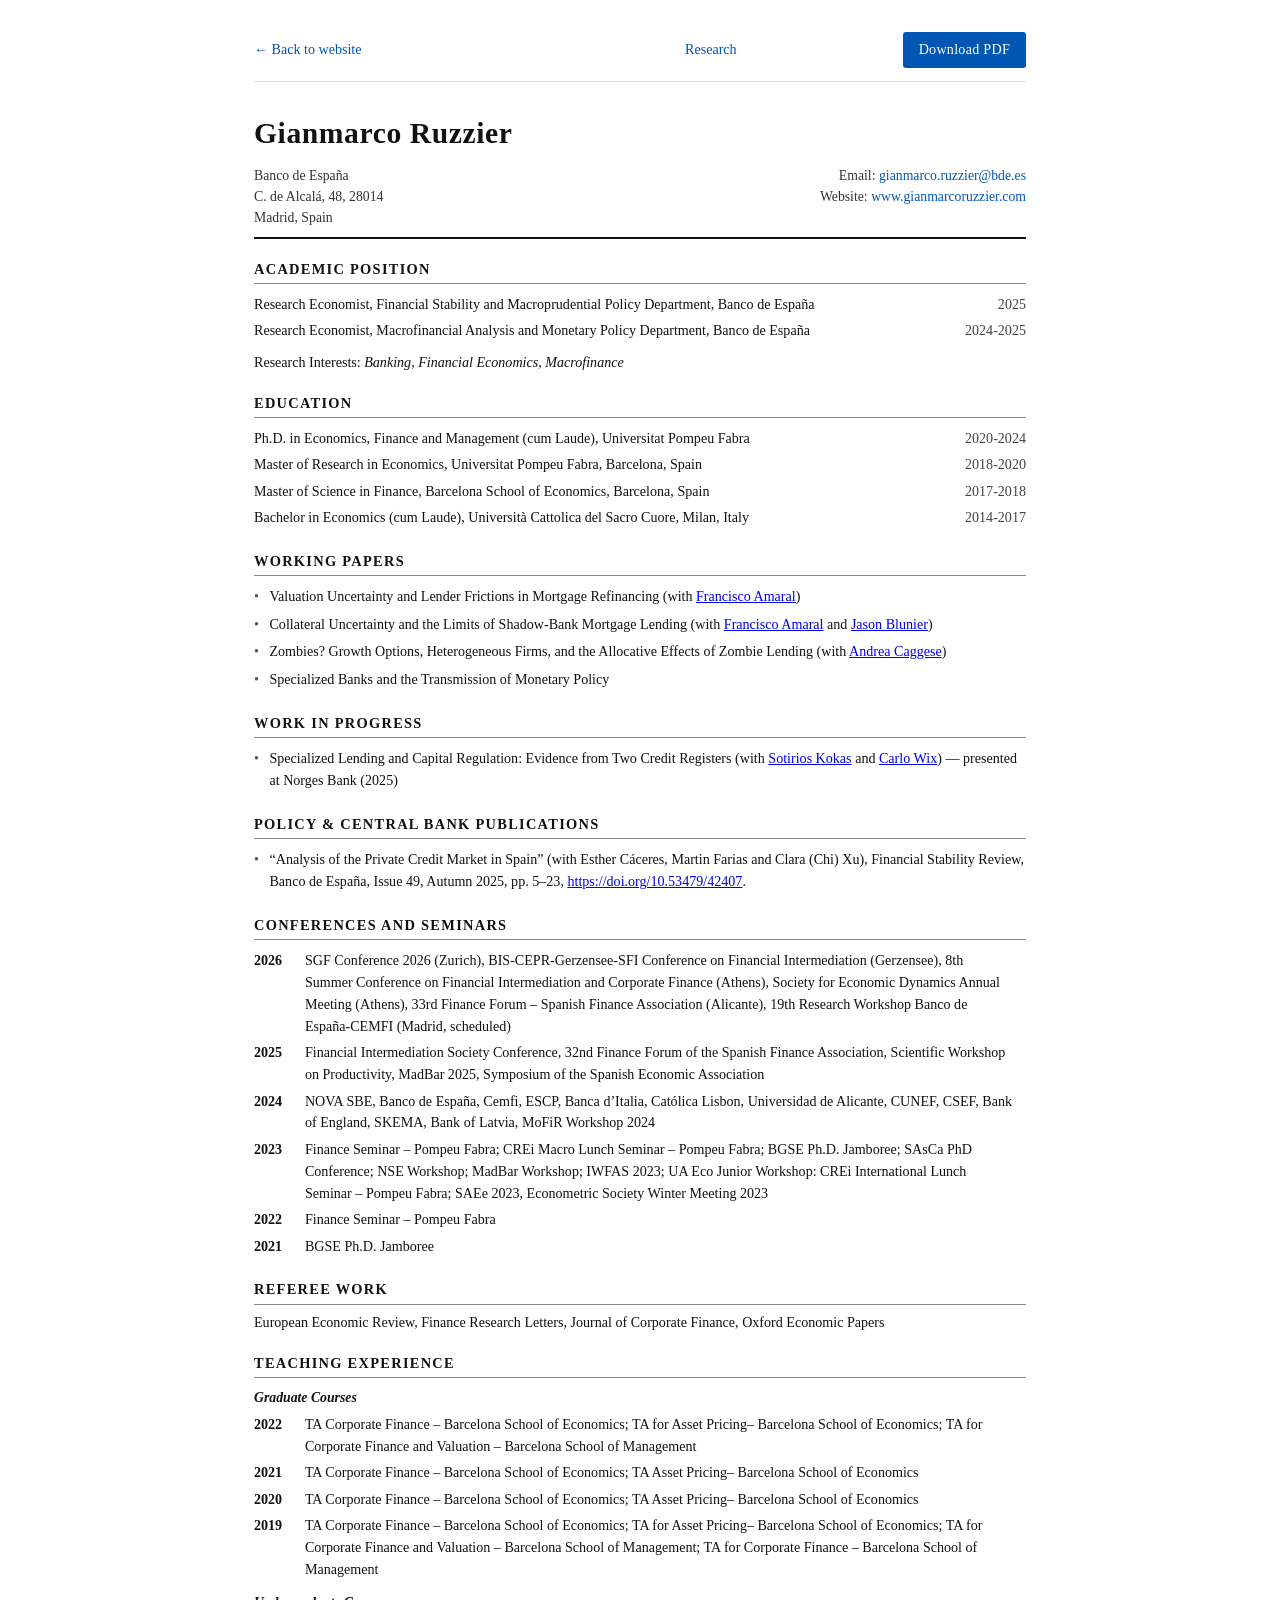
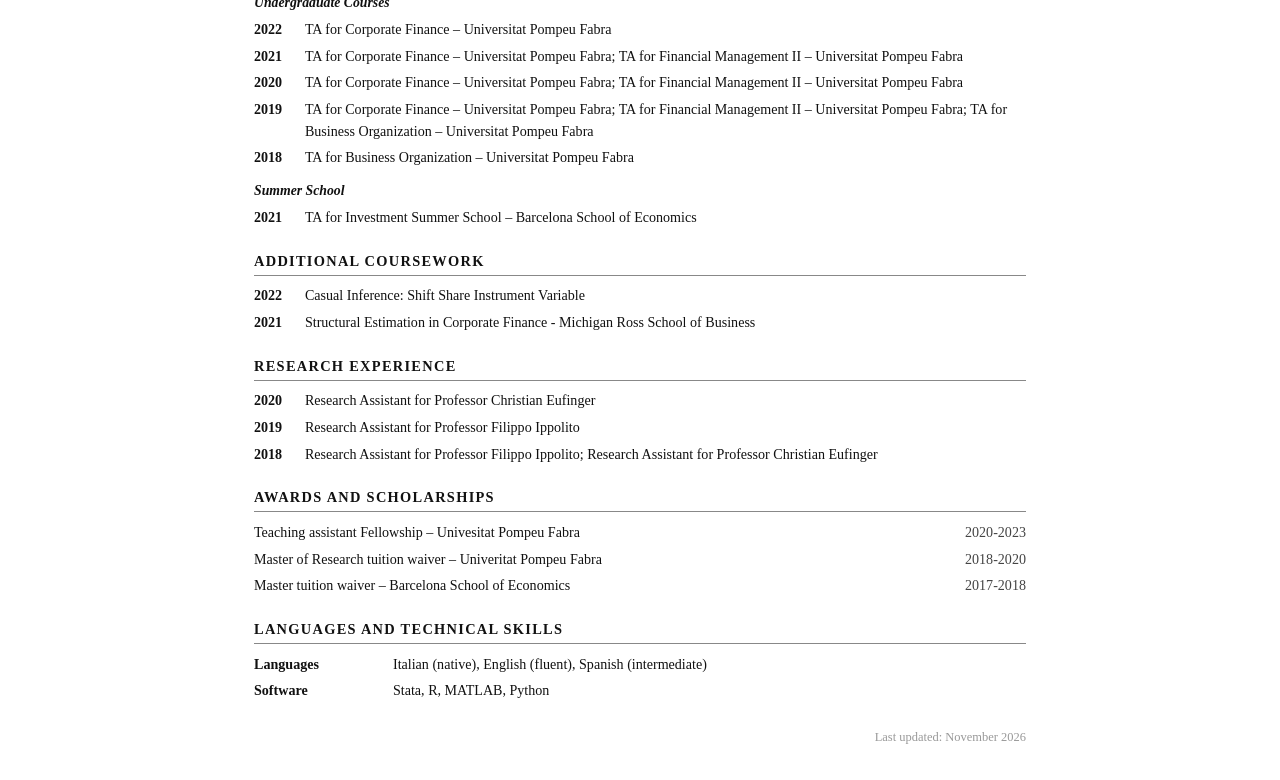
==== commit fb6a55f8: "Correct Banco de España position years in CV, regenerate PDF Macrofinancial Analysis role ran 2024-2" ====
--- a/cv.html
+++ b/cv.html
@@ -142,8 +142,8 @@
   <div class="cv-section">
     <div class="section-title">Academic Position</div>
     <table class="entries">
-      <tr><td class="desc">Research Economist, Financial Stability and Macroprudential Policy Department, Banco de España</td><td class="year">2024</td></tr>
-      <tr><td class="desc">Research Economist, Macrofinancial Analysis and Monetary Policy Department, Banco de España</td><td class="year">2024-2024</td></tr>
+      <tr><td class="desc">Research Economist, Financial Stability and Macroprudential Policy Department, Banco de España</td><td class="year">2025</td></tr>
+      <tr><td class="desc">Research Economist, Macrofinancial Analysis and Monetary Policy Department, Banco de España</td><td class="year">2024-2025</td></tr>
     </table>
     <p class="ri">Research Interests: <em>Banking, Financial Economics, Macrofinance</em></p>
   </div>
